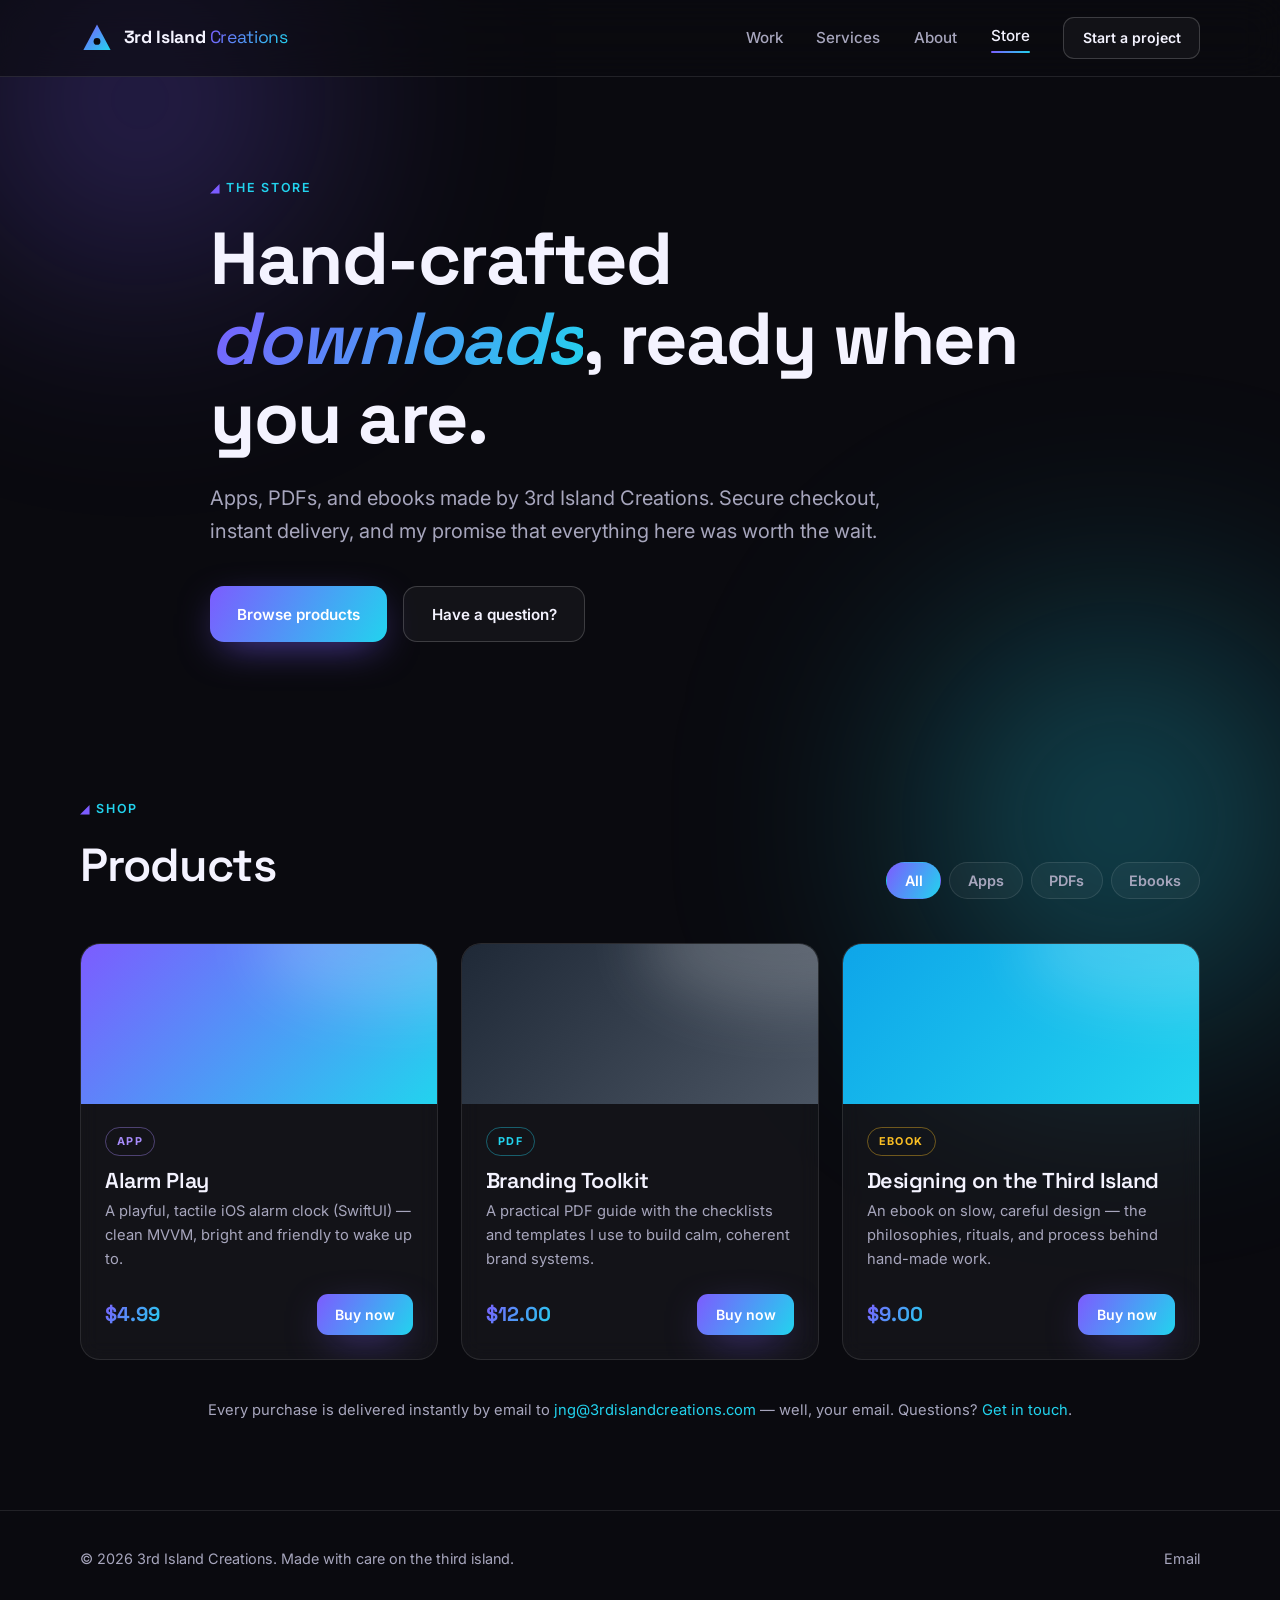
==== store.html @ 3871c969 "Add store page (apps/PDFs/ebooks) with Stripe-ready buy buttons; update site email to jng@3rdislandc" ====
<!DOCTYPE html>
<html lang="en">
<head>
<meta charset="UTF-8" />
<meta name="viewport" content="width=device-width, initial-scale=1.0" />
<title>Store — 3rd Island Creations</title>
<meta name="description" content="Shop apps, PDFs, and ebooks from 3rd Island Creations. Instant digital delivery after a secure checkout." />
<link rel="preconnect" href="https://fonts.googleapis.com" />
<link rel="preconnect" href="https://fonts.gstatic.com" crossorigin />
<link href="https://fonts.googleapis.com/css2?family=Space+Grotesk:wght@400;500;600;700&family=Inter:wght@400;500;600&display=swap" rel="stylesheet" />
<link rel="stylesheet" href="css/styles.css" />
</head>
<body>

<a class="skip-link" href="#main">Skip to content</a>

<!-- NAV -->
<header class="nav" id="nav">
  <div class="container nav__inner">
    <a class="nav__brand" href="index.html#top">
      <svg class="nav__mark" viewBox="0 0 40 40" aria-hidden="true">
        <defs>
          <linearGradient id="markGrad" x1="0" y1="0" x2="1" y2="1">
            <stop offset="0" stop-color="#7c5cff"/>
            <stop offset="1" stop-color="#22d3ee"/>
          </linearGradient>
        </defs>
        <path class="mark-fill" d="M20 4 L36 34 H4 Z"/>
        <circle cx="20" cy="24" r="4" fill="#0a0a0f"/>
      </svg>
      <span class="nav__word">3rd Island <em>Creations</em></span>
    </a>
    <nav class="nav__links" aria-label="Primary">
      <a href="index.html#work">Work</a>
      <a href="index.html#services">Services</a>
      <a href="index.html#about">About</a>
      <a href="store.html" class="is-active">Store</a>
      <a href="index.html#contact" class="btn btn--sm">Start a project</a>
    </nav>
    <button class="nav__toggle" aria-label="Menu" aria-expanded="false" aria-controls="mobile-menu">
      <span></span><span></span>
    </button>
  </div>
  <div class="mobile-menu" id="mobile-menu">
    <a href="index.html#work">Work</a>
    <a href="index.html#services">Services</a>
    <a href="index.html#about">About</a>
    <a href="store.html">Store</a>
    <a href="index.html#contact">Contact</a>
  </div>
</header>

<main id="main">

  <!-- STORE HERO -->
  <section class="hero store-hero">
    <div class="container store-hero__inner">
      <p class="eyebrow">The Store</p>
      <h1 class="hero__title">Hand-crafted <span class="accent">downloads</span>, ready when you are.</h1>
      <p class="hero__lede">Apps, PDFs, and ebooks made by 3rd Island Creations. Secure checkout, instant delivery, and my promise that everything here was worth the wait.</p>
      <div class="hero__actions">
        <a class="btn btn--primary" href="#products">Browse products</a>
        <a class="btn btn--ghost" href="index.html#contact">Have a question?</a>
      </div>
    </div>
  </section>

  <!-- PRODUCTS -->
  <section class="section store" id="products">
    <div class="container">
      <div class="section__head store__head">
        <div>
          <p class="section__kicker">Shop</p>
          <h2 class="section__title">Products</h2>
        </div>
        <div class="store__filters" role="tablist" aria-label="Filter products by type">
          <button class="filter-btn is-active" data-filter="all" role="tab" aria-selected="true">All</button>
          <button class="filter-btn" data-filter="apps" role="tab" aria-selected="false">Apps</button>
          <button class="filter-btn" data-filter="pdfs" role="tab" aria-selected="false">PDFs</button>
          <button class="filter-btn" data-filter="ebooks" role="tab" aria-selected="false">Ebooks</button>
        </div>
      </div>

      <div class="grid store__grid" id="product-grid">

        <!-- ============================================================
             PRODUCT TEMPLATE
             Duplicate a card to add a product. To wire up real payments:
             1. Create a Payment Link in your Stripe dashboard
                (dashboard.stripe.com -> Payment Links -> + Create)
             2. Replace the href below with your Stripe link, e.g.
                https://buy.stripe.com/your-link-here
             3. Change the price text and the kind/data-filter badge.
             ============================================================ -->
        <article class="product" data-category="apps">
          <div class="product__media swatch--a"></div>
          <div class="product__body">
            <span class="product__kind product__kind--app">App</span>
            <h3>Alarm Play</h3>
            <p>A playful, tactile iOS alarm clock (SwiftUI) — clean MVVM, bright and friendly to wake up to.</p>
            <div class="product__foot">
              <span class="product__price">$4.99</span>
              <!-- TEMPLATE: replace href with your Stripe payment link -->
              <a class="btn btn--primary btn--sm" href="#" rel="nofollow" data-buy>Buy now</a>
            </div>
          </div>
        </article>

        <article class="product" data-category="pdfs">
          <div class="product__media swatch--d"></div>
          <div class="product__body">
            <span class="product__kind product__kind--pdf">PDF</span>
            <h3>Branding Toolkit</h3>
            <p>A practical PDF guide with the checklists and templates I use to build calm, coherent brand systems.</p>
            <div class="product__foot">
              <span class="product__price">$12.00</span>
              <a class="btn btn--primary btn--sm" href="#" rel="nofollow" data-buy>Buy now</a>
            </div>
          </div>
        </article>

        <article class="product" data-category="ebooks">
          <div class="product__media swatch--b"></div>
          <div class="product__body">
            <span class="product__kind product__kind--ebook">Ebook</span>
            <h3>Designing on the Third Island</h3>
            <p>An ebook on slow, careful design — the philosophies, rituals, and process behind hand-made work.</p>
            <div class="product__foot">
              <span class="product__price">$9.00</span>
              <a class="btn btn--primary btn--sm" href="#" rel="nofollow" data-buy>Buy now</a>
            </div>
          </div>
        </article>

      </div>

      <p class="store__note">Every purchase is delivered instantly by email to <a href="mailto:jng@3rdislandcreations.com">jng@3rdislandcreations.com</a> — well, your email. Questions? <a href="index.html#contact">Get in touch</a>.</p>
    </div>
  </section>

</main>

<footer class="footer">
  <div class="container footer__inner">
    <p>© <span id="year"></span> 3rd Island Creations. Made with care on the third island.</p>
    <div class="footer__social">
      <a href="mailto:jng@3rdislandcreations.com">Email</a>
    </div>
  </div>
</footer>

<script src="js/main.js"></script>
</body>
</html>
---- css/styles.css ----
/* ============================================================
   3rd Island Creations — modern dark theme
   Palette: ink black, glass surfaces, electric gradient accent
   ============================================================ */
:root{
  --bg:#0a0a0f;
  --bg-2:#101019;
  --surface:rgba(255,255,255,.04);
  --surface-2:rgba(255,255,255,.07);
  --border:rgba(255,255,255,.10);
  --border-strong:rgba(255,255,255,.18);
  --text:#f4f3ff;
  --muted:#a7a6bd;
  --accent:#7c5cff;
  --accent-2:#22d3ee;
  --grad:linear-gradient(120deg,#7c5cff 0%,#22d3ee 100%);
  --radius:20px;
  --shadow:0 30px 80px -40px rgba(0,0,0,.8);
  --max:1120px;
}

*{margin:0;padding:0;box-sizing:border-box}
html{scroll-behavior:smooth}
body{
  font-family:'Inter',system-ui,-apple-system,Segoe UI,sans-serif;
  background:var(--bg);
  color:var(--text);
  line-height:1.65;
  -webkit-font-smoothing:antialiased;
  overflow-x:hidden;
}
/* ambient background glows */
body::before,body::after{
  content:"";position:fixed;z-index:-1;filter:blur(120px);opacity:.5;pointer-events:none;
}
body::before{width:520px;height:520px;background:radial-gradient(circle,#7c5cff,transparent 65%);top:-160px;left:-120px}
body::after{width:600px;height:600px;background:radial-gradient(circle,#22d3ee,transparent 65%);bottom:-220px;right:-140px}

h1,h2,h3{font-family:'Space Grotesk',sans-serif;font-weight:600;line-height:1.08;letter-spacing:-.02em}
img{max-width:100%;display:block}
a{color:inherit;text-decoration:none}
.container{width:min(var(--max),92%);margin-inline:auto}
.skip-link{position:absolute;left:-999px;top:0;z-index:100;background:#fff;color:#000;padding:.8rem 1.2rem;border-radius:0 0 8px 0}
.skip-link:focus{left:0}
::selection{background:var(--accent);color:#fff}

/* ---------- Buttons ---------- */
.btn{
  display:inline-flex;align-items:center;justify-content:center;gap:.5rem;
  padding:.9rem 1.7rem;border-radius:14px;font-weight:600;font-size:.95rem;
  border:1px solid var(--border-strong);color:var(--text);cursor:pointer;
  transition:transform .18s ease,box-shadow .18s ease,background .18s ease,border-color .18s ease;
  background:var(--surface);
}
.btn--sm{padding:.55rem 1.15rem;font-size:.88rem;border-radius:11px}
.btn--primary{
  background:var(--grad);border:none;color:#fff;
  box-shadow:0 12px 40px -12px rgba(124,92,255,.7);
}
.btn--primary:hover{transform:translateY(-2px);box-shadow:0 18px 50px -12px rgba(124,92,255,.9)}
.btn--ghost:hover{background:var(--surface-2);border-color:#fff;transform:translateY(-2px)}

/* ---------- Nav ---------- */
.nav{position:sticky;top:0;z-index:50;border-bottom:1px solid var(--border);
  background:rgba(10,10,15,.6);backdrop-filter:blur(20px);-webkit-backdrop-filter:blur(20px)}
.nav__inner{display:flex;align-items:center;justify-content:space-between;height:76px}
.nav__brand{display:flex;align-items:center;gap:.6rem;font-family:'Space Grotesk',sans-serif;font-weight:700;font-size:1.1rem;letter-spacing:-.01em}
.nav__mark{width:34px;height:34px;flex:none}
.nav__mark .mark-fill{fill:url(#markGrad)}
.nav__word em{font-style:normal;font-weight:400;background:var(--grad);-webkit-background-clip:text;background-clip:text;color:transparent}
.nav__links{display:flex;align-items:center;gap:2.1rem;font-size:.95rem;font-weight:500;color:var(--muted)}
.nav__links a:not(.btn){transition:color .15s}
.nav__links a:not(.btn):hover{color:var(--text)}
.nav__links a.is-active{color:var(--text)}
.nav__links a.is-active::after{content:"";display:block;height:2px;background:var(--grad);border-radius:2px;margin-top:2px}
.nav__toggle{display:none;flex-direction:column;gap:5px;background:none;border:0;cursor:pointer;padding:.4rem}
.nav__toggle span{width:24px;height:2px;background:var(--text);transition:.25s;border-radius:2px}
.mobile-menu{display:none;flex-direction:column;gap:1.1rem;padding:1.2rem 4%;background:rgba(10,10,15,.95);border-bottom:1px solid var(--border);backdrop-filter:blur(20px)}
.mobile-menu a{font-weight:500;font-size:1.05rem;color:var(--muted)}
.mobile-menu.open{display:flex}

/* ---------- Hero ---------- */
.hero{position:relative;padding:7rem 0 4.5rem}
.hero__inner{max-width:880px}
.eyebrow,.section__kicker{
  font-size:.78rem;font-weight:600;letter-spacing:.14em;text-transform:uppercase;
  color:var(--accent-2);margin-bottom:1.3rem;display:inline-block
}
.eyebrow::before,.section__kicker::before{content:"◢ ";color:var(--accent)}
.hero__title{font-size:clamp(2.6rem,7vw,4.6rem);font-weight:700;margin-bottom:1.5rem}
.hero__title .accent{
  background:var(--grad);-webkit-background-clip:text;background-clip:text;color:transparent;
  font-style:italic;font-weight:600
}
.hero__lede{font-size:clamp(1.05rem,2.3vw,1.25rem);color:var(--muted);max-width:56ch;margin-bottom:2.4rem}
.hero__actions{display:flex;gap:1rem;flex-wrap:wrap}
.hero__marquee{
  margin-top:5rem;border-top:1px solid var(--border);border-bottom:1px solid var(--border);
  padding:1.1rem 0;overflow:hidden;white-space:nowrap;
  font-family:'Space Grotesk',sans-serif;font-size:1.15rem;color:var(--muted);letter-spacing:.02em
}
.hero__marquee span{display:inline-block;padding:0 1.4rem}
.hero__marquee i{color:var(--accent);font-style:normal}

/* ---------- Sections ---------- */
.section{padding:5.5rem 0}
.section__head{margin-bottom:2.8rem}
.section__title{font-size:clamp(1.9rem,4.5vw,2.9rem);margin-bottom:.5rem}
.grid{display:grid;gap:1.4rem}

/* ---------- Work ---------- */
.work{position:relative}
.work__grid{grid-template-columns:repeat(12,1fr)}
.card{
  grid-column:span 4;background:var(--surface);border:1px solid var(--border);border-radius:var(--radius);
  overflow:hidden;backdrop-filter:blur(10px);-webkit-backdrop-filter:blur(10px);
  display:flex;flex-direction:column;transition:transform .25s ease,border-color .25s ease,box-shadow .25s ease;
}
.card:hover{transform:translateY(-8px);border-color:var(--border-strong);box-shadow:var(--shadow)}
.card--feature{grid-column:span 8}
.card--feature .card__swatch{height:300px}
.card__swatch{height:220px;position:relative;overflow:hidden}
.swatch--a{background:linear-gradient(135deg,#7c5cff,#22d3ee)}
.swatch--d{background:linear-gradient(135deg,#1f2937,#4b5563)}
.card__swatch::before{content:"";position:absolute;top:-40%;right:-30%;width:80%;height:80%;border-radius:50%;background:rgba(255,255,255,.18);filter:blur(30px)}
.card__body{padding:1.5rem 1.6rem 1.8rem}
.card__tag{font-size:.72rem;font-weight:600;letter-spacing:.12em;text-transform:uppercase;color:var(--accent-2)}
.card__body h3{font-size:1.5rem;margin:.5rem 0 .5rem}
.card__body p{color:var(--muted);font-size:.95rem}

/* ---------- Services ---------- */
.services__grid{grid-template-columns:repeat(4,1fr)}
.service{
  padding:1.7rem 1.5rem;border:1px solid var(--border);border-radius:var(--radius);
  background:var(--surface);backdrop-filter:blur(10px);transition:transform .2s ease,border-color .2s ease;
}
.service:hover{transform:translateY(-6px);border-color:var(--border-strong)}
.service__num{
  font-family:'Space Grotesk',sans-serif;font-size:1rem;font-weight:600;
  background:var(--grad);-webkit-background-clip:text;background-clip:text;color:transparent
}
.service h3{font-size:1.3rem;margin:.5rem 0 .6rem}
.service p{color:var(--muted);font-size:.92rem}

/* ---------- About ---------- */
.about{
  border-top:1px solid var(--border);border-bottom:1px solid var(--border);
  background:linear-gradient(180deg,var(--bg-2),var(--bg));
}
.about .section__kicker{color:var(--accent-2)}
.about__inner{display:grid;grid-template-columns:1.4fr 1fr;gap:3.5rem;align-items:center}
.about__blurb p{color:var(--muted);margin-bottom:1.1rem;max-width:52ch}
.about__stats{list-style:none;display:grid;gap:1.6rem}
.about__stats li{display:flex;flex-direction:column}
.about__stats strong{
  font-family:'Space Grotesk',sans-serif;font-size:3rem;font-weight:600;line-height:1;
  background:var(--grad);-webkit-background-clip:text;background-clip:text;color:transparent
}
.about__stats span{color:var(--muted);font-size:.9rem;margin-top:.3rem}

/* ---------- Contact ---------- */
.contact__card{
  background:var(--surface);border:1px solid var(--border);border-radius:28px;
  backdrop-filter:blur(14px);-webkit-backdrop-filter:blur(14px);
  padding:3rem;display:grid;grid-template-columns:1fr 1.2fr;gap:3rem;box-shadow:var(--shadow);
}
.contact__intro .section__title{margin-bottom:1.1rem}
.contact__intro p:not(.section__kicker){color:var(--muted)}
.contact__form{display:grid;grid-template-columns:1fr 1fr;gap:1.2rem}
.field{display:flex;flex-direction:column;gap:.45rem}
.field--full{grid-column:1/-1}
.field label{font-size:.85rem;font-weight:600;color:var(--muted)}
.field input,.field textarea{
  font-family:inherit;font-size:.98rem;padding:.9rem 1.1rem;color:var(--text);
  background:var(--surface-2);border:1px solid var(--border);border-radius:12px;
  transition:border-color .15s,background .15s,box-shadow .15s;resize:vertical;
}
.field input:focus,.field textarea:focus{
  outline:none;border-color:var(--accent);background:var(--surface);
  box-shadow:0 0 0 4px rgba(124,92,255,.18)
}
.field input.invalid,.field textarea.invalid{border-color:#f87171}
.form-status{margin-top:.4rem;font-size:.95rem;color:var(--accent-2);min-height:1.2em}

/* ---------- Footer ---------- */
.footer{border-top:1px solid var(--border);padding:2.2rem 0}
.footer__inner{display:flex;justify-content:space-between;align-items:center;gap:1rem;flex-wrap:wrap;font-size:.9rem;color:var(--muted)}
.footer__social{display:flex;gap:1.4rem}
.footer__social a{color:var(--muted);transition:color .15s}
.footer__social a:hover{color:var(--text)}

/* ---------- Store ---------- */
.store-hero{padding:6rem 0 4rem}
.store-hero__inner{max-width:860px}
.store__head{display:flex;align-items:flex-end;justify-content:space-between;gap:2rem;flex-wrap:wrap}
.store__filters{display:flex;gap:.5rem;flex-wrap:wrap}
.filter-btn{
  font-family:inherit;font-size:.9rem;font-weight:600;color:var(--muted);cursor:pointer;
  padding:.55rem 1.1rem;border-radius:999px;border:1px solid var(--border);background:var(--surface);
  transition:color .18s,border-color .18s,background .18s;
}
.filter-btn:hover{color:var(--text);border-color:var(--border-strong)}
.filter-btn.is-active{background:var(--grad);border-color:transparent;color:#fff}
.store__grid{grid-template-columns:repeat(3,1fr)}
.product{
  display:flex;flex-direction:column;overflow:hidden;
  background:var(--surface);border:1px solid var(--border);border-radius:var(--radius);
  backdrop-filter:blur(10px);-webkit-backdrop-filter:blur(10px);
  transition:transform .25s ease,border-color .25s ease,box-shadow .25s ease;
}
.product:hover{transform:translateY(-8px);border-color:var(--border-strong);box-shadow:var(--shadow)}
.product__media{height:160px;position:relative;overflow:hidden;flex:none}
.swatch--b{background:linear-gradient(135deg,#0ea5e9,#22d3ee)}
.swatch--c{background:linear-gradient(135deg,#f59e0b,#f97316)}
.product__media::before{content:"";position:absolute;top:-40%;right:-30%;width:80%;height:80%;border-radius:50%;background:rgba(255,255,255,.18);filter:blur(30px)}
.product__body{padding:1.4rem 1.5rem 1.5rem;display:flex;flex-direction:column;flex:1}
.product__kind{
  align-self:flex-start;font-size:.68rem;font-weight:700;letter-spacing:.12em;text-transform:uppercase;
  padding:.3rem .7rem;border-radius:999px;border:1px solid var(--border-strong);
}
.product__kind--app{color:#a78bfa;border-color:rgba(167,139,250,.4)}
.product__kind--pdf{color:#22d3ee;border-color:rgba(34,211,238,.4)}
.product__kind--ebook{color:#fbbf24;border-color:rgba(251,191,36,.4)}
.product__body h3{font-size:1.35rem;margin:.8rem 0 .4rem}
.product__body p{color:var(--muted);font-size:.92rem;flex:1}
.product__foot{display:flex;align-items:center;justify-content:space-between;gap:1rem;margin-top:1.4rem}
.product__price{font-family:'Space Grotesk',sans-serif;font-size:1.25rem;font-weight:700;background:var(--grad);-webkit-background-clip:text;background-clip:text;color:transparent}
.product.is-hidden{display:none}
.store__note{margin-top:2.4rem;color:var(--muted);font-size:.92rem;text-align:center}
.store__note a{color:var(--accent-2);transition:color .15s}
.store__note a:hover{color:var(--text)}

/* ---------- Reveal ---------- */
.reveal{opacity:0;transform:translateY(26px);transition:opacity .6s ease,transform .6s ease}
.reveal.visible{opacity:1;transform:none}

/* ============================================================
   Responsive
   ============================================================ */
@media (max-width:920px){
  .card{grid-column:span 6}
  .card--feature{grid-column:span 12}
  .services__grid{grid-template-columns:repeat(2,1fr)}
  .about__inner{grid-template-columns:1fr}
  .store__grid{grid-template-columns:repeat(2,1fr)}
}
@media (max-width:680px){
  .nav__links{display:none}
  .nav__toggle{display:flex}
  .services__grid{grid-template-columns:1fr}
  .contact__card{grid-template-columns:1fr;padding:2rem 1.4rem}
  .contact__form{grid-template-columns:1fr}
  .hero{padding:4.5rem 0 3rem}
  .store__grid{grid-template-columns:1fr}
  .store__head{flex-direction:column;align-items:flex-start}
  .store-hero{padding:4rem 0 3rem}
}
@media (prefers-reduced-motion:reduce){
  html{scroll-behavior:auto}
  *,*::before,*::after{animation:none!important;transition:none!important}
  .reveal{opacity:1;transform:none}
}
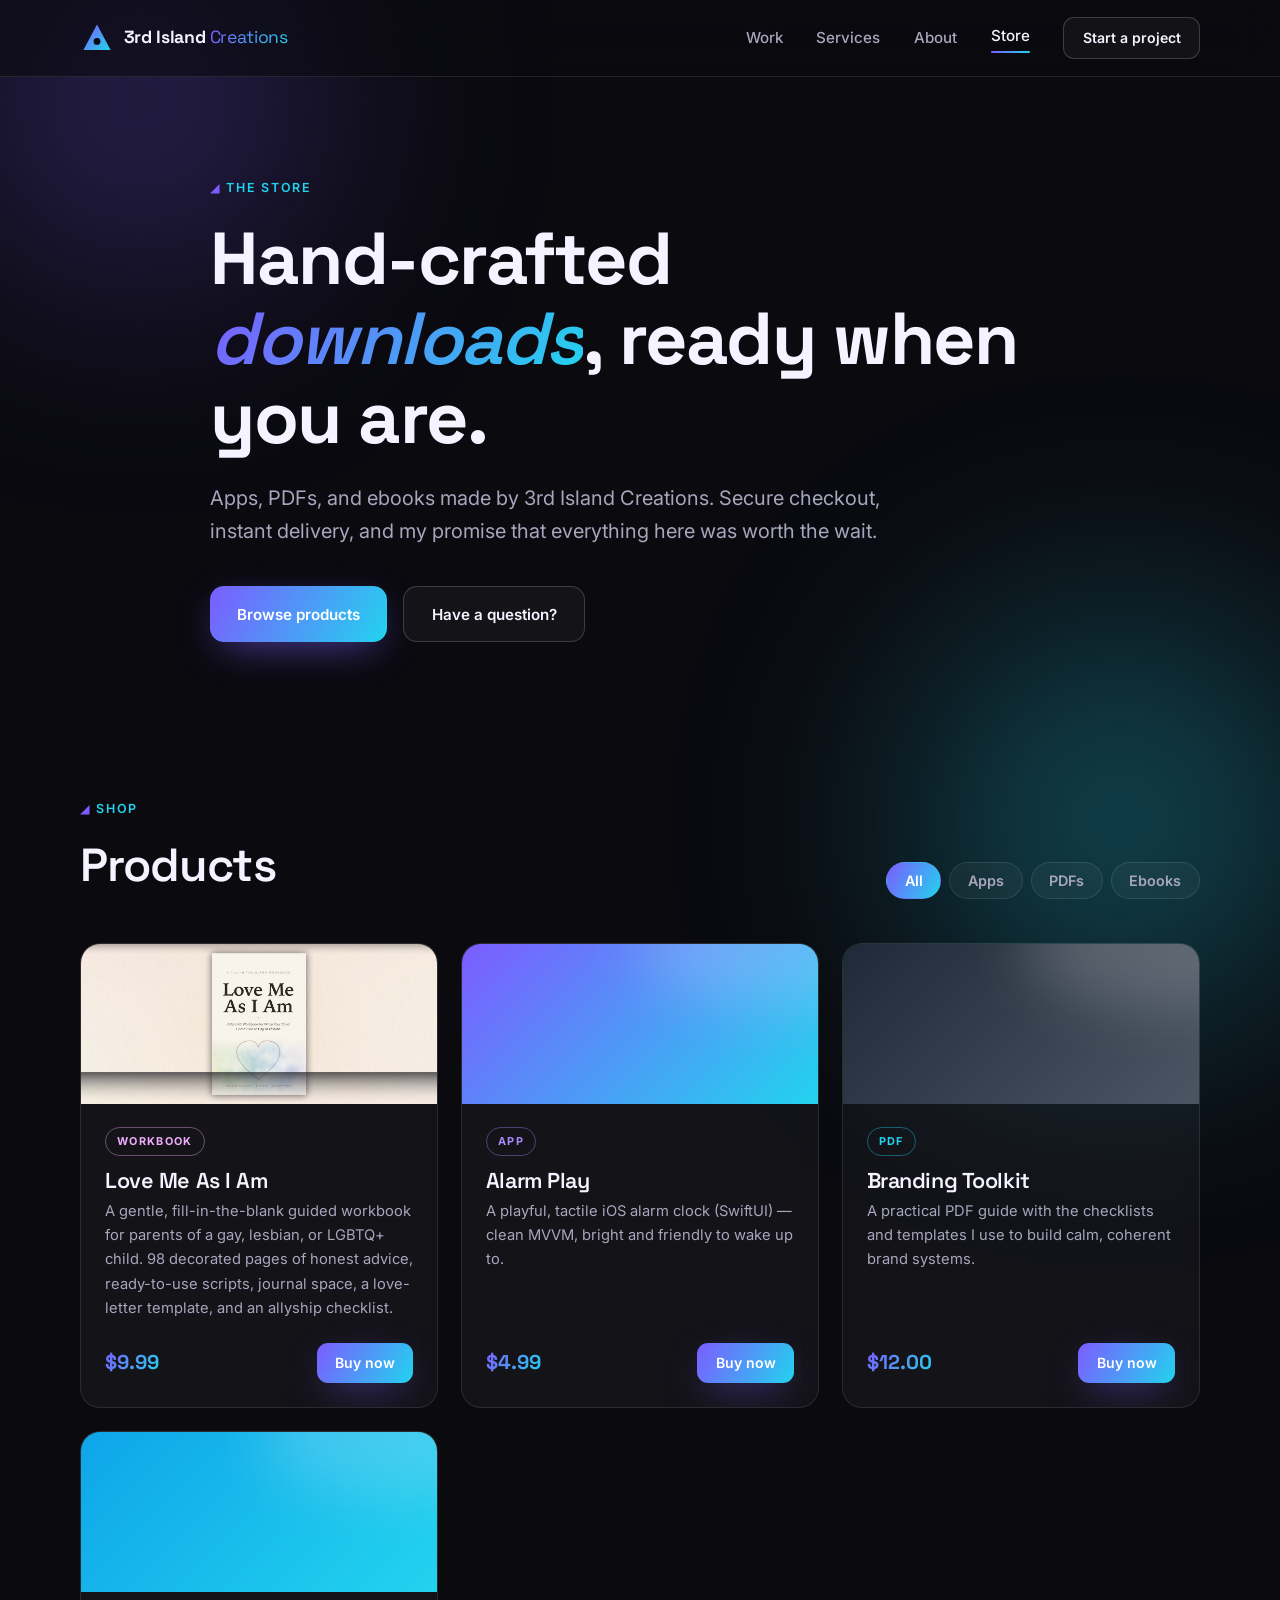
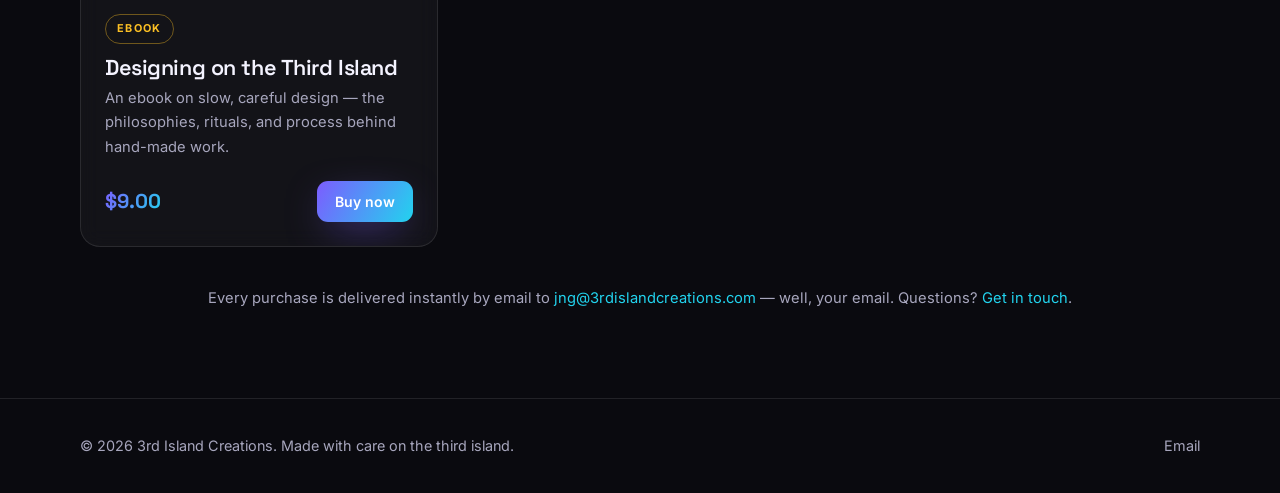
==== commit 0a305abc: "Add Love Me As I Am workbook to store - New product card (PDFs filter) with Stripe checkout at $9.99" ====
--- a/store.html
+++ b/store.html
@@ -92,6 +92,29 @@
                 https://buy.stripe.com/your-link-here
              3. Change the price text and the kind/data-filter badge.
              ============================================================ -->
+        <!-- ============================================================
+             LOVE ME AS I AM — printable workbook
+             TO GO LIVE: create a Stripe Payment Link for $12, then paste
+             its URL into the href below.
+             In Stripe, set "After payment" -> "Redirect to a URL" to:
+               https://3rdislandcreations.com/thanks.html
+             so buyers land on the download page. Delivery then happens
+             on thanks.html (the zip is unlisted, not indexed).
+             ============================================================ -->
+        <article class="product" data-category="pdfs">
+          <div class="product__media product__media--photo"></div>
+          <div class="product__body">
+            <span class="product__kind product__kind--book">Workbook</span>
+            <h3>Love Me As I Am</h3>
+            <p>A gentle, fill-in-the-blank guided workbook for parents of a gay, lesbian, or LGBTQ+ child. 98 decorated pages of honest advice, ready-to-use scripts, journal space, a love-letter template, and an allyship checklist.</p>
+            <div class="product__foot">
+              <span class="product__price">$9.99</span>
+              <!-- Stripe payment link — created 30 Sep, $9.99, redirects to /thanks.html -->
+              <a class="btn btn--primary btn--sm" href="https://buy.stripe.com/fZubJ1ddKgFCd252CJ7g400" rel="nofollow" data-buy>Buy now</a>
+            </div>
+          </div>
+        </article>
+
         <article class="product" data-category="apps">
           <div class="product__media swatch--a"></div>
           <div class="product__body">
--- a/css/styles.css
+++ b/css/styles.css
@@ -213,6 +213,8 @@
 .swatch--b{background:linear-gradient(135deg,#0ea5e9,#22d3ee)}
 .swatch--c{background:linear-gradient(135deg,#f59e0b,#f97316)}
 .product__media::before{content:"";position:absolute;top:-40%;right:-30%;width:80%;height:80%;border-radius:50%;background:rgba(255,255,255,.18);filter:blur(30px)}
+.product__media--photo{background:#0d0d14 url(../img/love-me-as-i-am.jpg) center/cover no-repeat}
+.product__media--photo::before{display:none}
 .product__body{padding:1.4rem 1.5rem 1.5rem;display:flex;flex-direction:column;flex:1}
 .product__kind{
   align-self:flex-start;font-size:.68rem;font-weight:700;letter-spacing:.12em;text-transform:uppercase;
@@ -221,6 +223,7 @@
 .product__kind--app{color:#a78bfa;border-color:rgba(167,139,250,.4)}
 .product__kind--pdf{color:#22d3ee;border-color:rgba(34,211,238,.4)}
 .product__kind--ebook{color:#fbbf24;border-color:rgba(251,191,36,.4)}
+.product__kind--book{color:#f0abfc;border-color:rgba(240,171,252,.4)}
 .product__body h3{font-size:1.35rem;margin:.8rem 0 .4rem}
 .product__body p{color:var(--muted);font-size:.92rem;flex:1}
 .product__foot{display:flex;align-items:center;justify-content:space-between;gap:1rem;margin-top:1.4rem}
